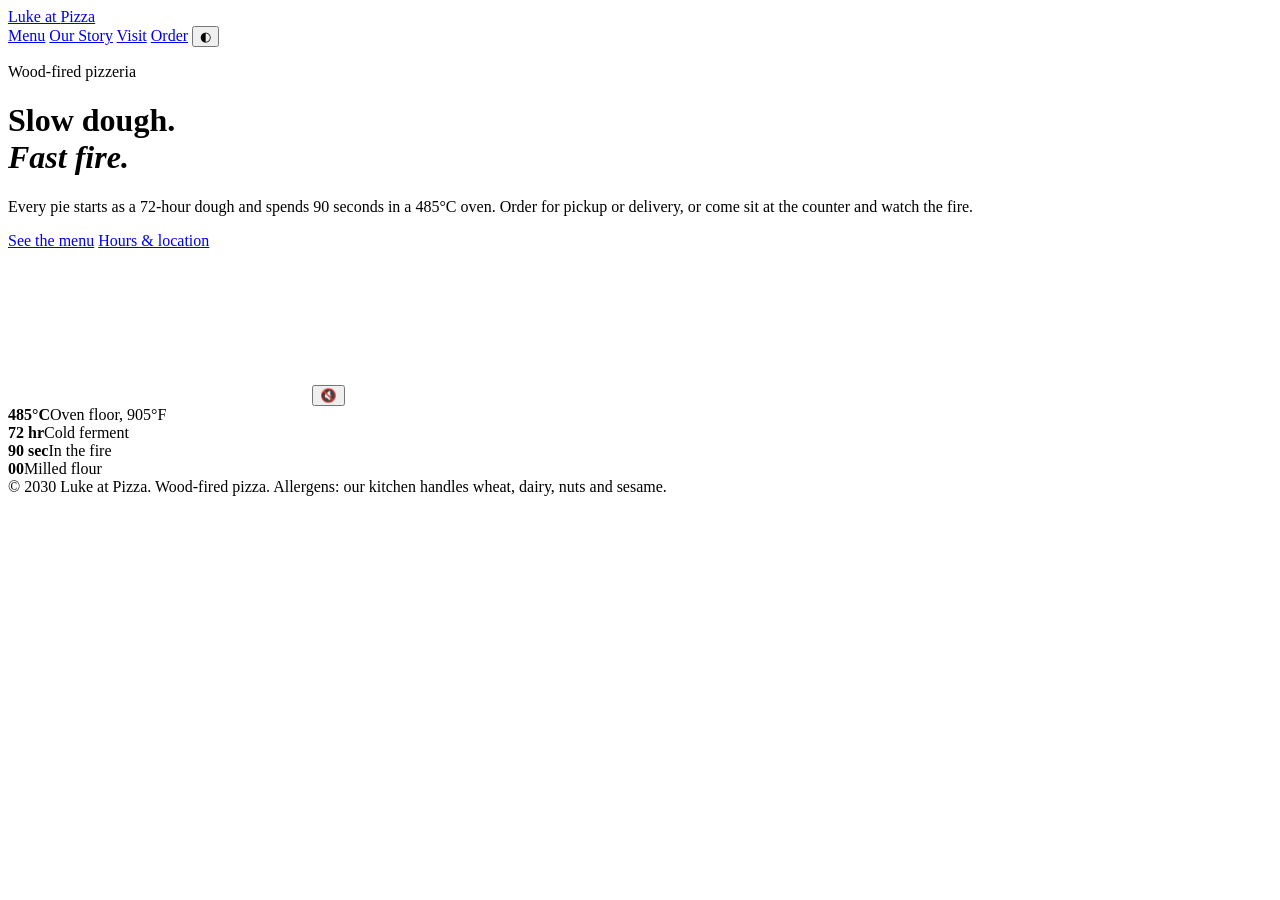
==== index.html @ 08f14b7b "Update index.html" ====
<!doctype html>
<html lang="en">
<head>
<meta charset="utf-8">
<meta name="viewport" content="width=device-width,initial-scale=1,viewport-fit=cover">
<title>Luke at Pizza</title>
<link rel="preconnect" href="https://fonts.googleapis.com">
<link rel="preconnect" href="https://fonts.gstatic.com" crossorigin>
<link rel="stylesheet" href="https://fonts.googleapis.com/css2?family=Big+Shoulders+Display:wght@700;800;900&family=Figtree:wght@400;500;600;700&family=DM+Mono:wght@400;500&display=swap">
<link rel="stylesheet" href="style.css">
<!-- PyScript -->
<link rel="stylesheet" href="https://pyscript.net/releases/2026.7.1/core.css">
<script type="module" src="https://pyscript.net/releases/2026.7.1/core.js"></script>
</head>
<body>
<header class="top">
  <div class="wrap">
    <a class="logo" href="index.html"><img src="logo.png" alt="Luke at pizza logo" onerror="this.style.display='none'"><span>Luke at <span>Pizza</span></span></a>
    <nav aria-label="Main">
      <a href="menu.html">Menu</a>
      <a href="our-story.html">Our Story</a>
      <a href="visit.html">Visit</a>
      <a class="btn small" href="order.html">Order</a>
      <button class="icon-btn" id="theme" type="button" aria-label="Switch colour theme" title="Switch colour theme">◐</button>
    </nav>
  </div>
</header>
<main id="top" class="wrap">
  <div class="hero">
    <div>
      <p class="eyebrow">Wood-fired pizzeria</p>
      <h1>Slow dough.<br><em>Fast fire.</em></h1>
      <p class="lead">Every pie starts as a 72-hour dough and spends 90 seconds in a 485°C oven. Order for pickup or delivery, or come sit at the counter and watch the fire.</p>
      <div class="cta">
        <a class="btn" href="menu.html">See the menu</a>
        <a class="btn ghost" href="visit.html">Hours &amp; location</a>
      </div>
    </div>
    <div class="hero-art">
      <div class="hero-video">
        <video id="heroVid" src="hero.mp4" autoplay muted loop playsinline aria-label="Forno Nove video"></video>
        <button id="mute" class="mute" type="button" aria-label="Unmute video">🔇</button>
      </div>
    </div>
  </div>
  <div class="specs">
    <div><b>485°C</b><span>Oven floor, 905°F</span></div>
    <div><b>72 hr</b><span>Cold ferment</span></div>
    <div><b>90 sec</b><span>In the fire</span></div>
    <div><b>00</b><span>Milled flour</span></div>
  </div>
</main>
<div class="wrap">
  <footer>
    <span>© 2030 Luke at Pizza. Wood-fired pizza.</span>
    <span>Allergens: our kitchen handles wheat, dairy, nuts and sesame.</span>
  </footer>
</div>

<div class="bar" id="bar" hidden>
  <div class="wrap">
    <b id="barText">0 items · $0</b>
    <a class="btn" href="order.html">Checkout</a>
  </div>
</div>
<script type="py" src="main.py"></script>
<script type="py">
vid = q("#heroVid")
mute_btn = q("#mute")


@when("click", "#mute")
def toggle_mute(event):
    vid.muted = not vid.muted
    mute_btn.textContent = "🔇" if vid.muted else "🔊"
    mute_btn.setAttribute("aria-label", "Unmute video" if vid.muted else "Mute video")
    if not vid.muted:
        vid.play()
</script>
</body>
</html>
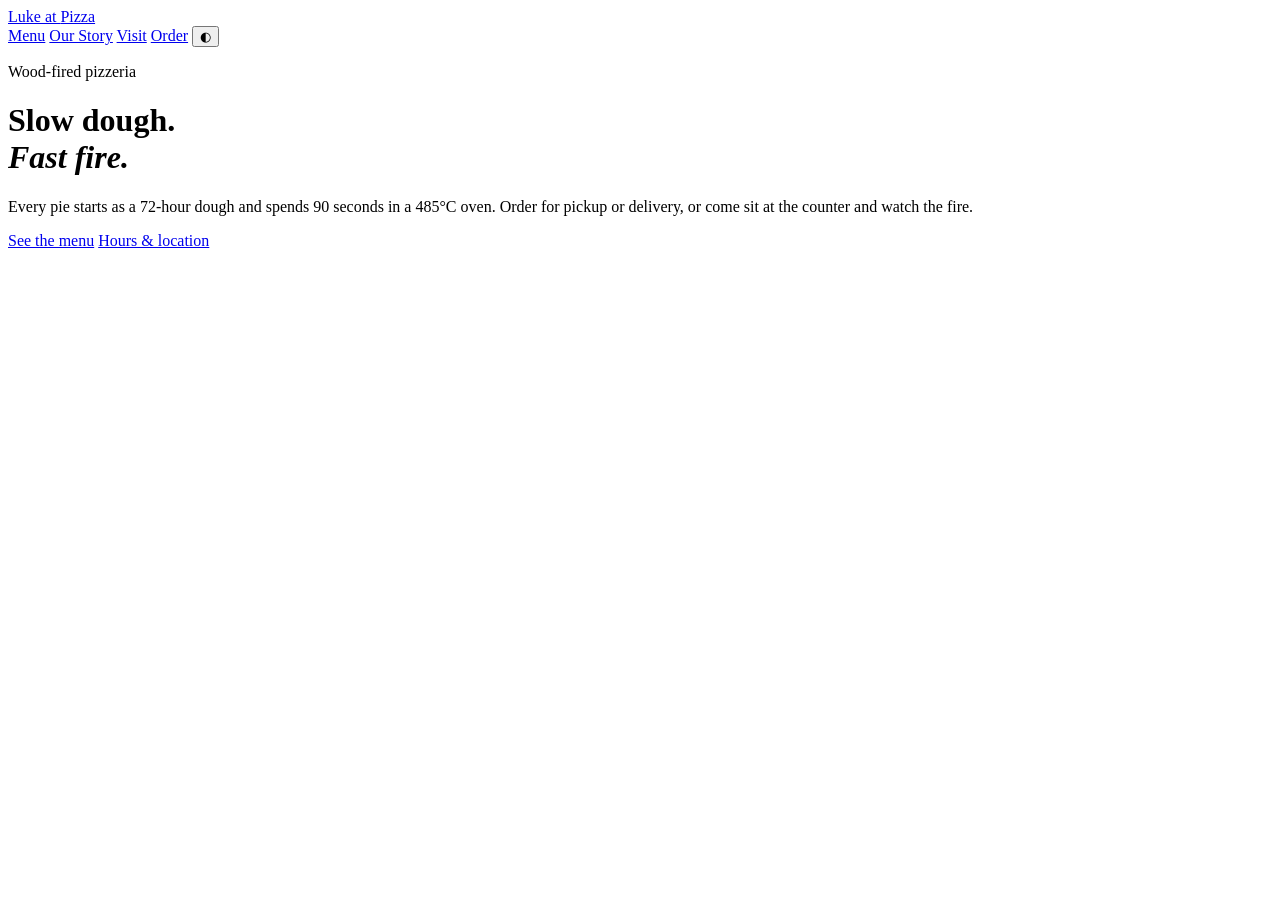
==== commit 76dea2f4: "Remove hero video and specifications sections Removed video section and specifications from the main" ====
--- a/index.html
+++ b/index.html
@@ -37,25 +37,12 @@
       </div>
     </div>
     <div class="hero-art">
-      <div class="hero-video">
-        <video id="heroVid" src="hero.mp4" autoplay muted loop playsinline aria-label="Forno Nove video"></video>
-        <button id="mute" class="mute" type="button" aria-label="Unmute video">🔇</button>
-      </div>
+
     </div>
   </div>
-  <div class="specs">
-    <div><b>485°C</b><span>Oven floor, 905°F</span></div>
-    <div><b>72 hr</b><span>Cold ferment</span></div>
-    <div><b>90 sec</b><span>In the fire</span></div>
-    <div><b>00</b><span>Milled flour</span></div>
-  </div>
+
 </main>
-<div class="wrap">
-  <footer>
-    <span>© 2030 Luke at Pizza. Wood-fired pizza.</span>
-    <span>Allergens: our kitchen handles wheat, dairy, nuts and sesame.</span>
-  </footer>
-</div>
+
 
 <div class="bar" id="bar" hidden>
   <div class="wrap">
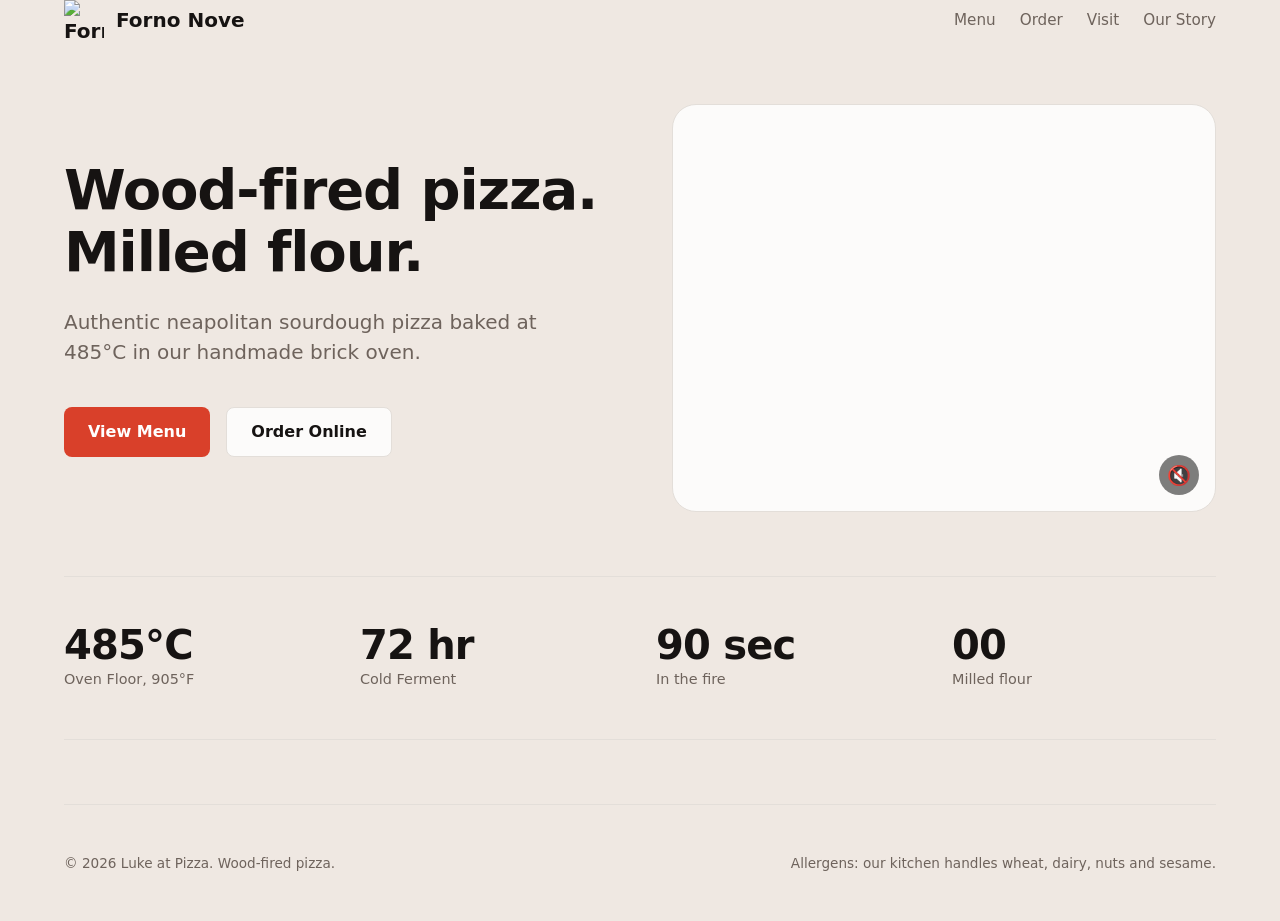
==== commit 68bfa315: "Add files via upload fix: restore missing hero video layout specs block and menu styles" ====
--- a/index.html
+++ b/index.html
@@ -1,68 +1,64 @@
-<!doctype html>
+<!DOCTYPE html>
 <html lang="en">
 <head>
-<meta charset="utf-8">
-<meta name="viewport" content="width=device-width,initial-scale=1,viewport-fit=cover">
-<title>Luke at Pizza</title>
-<link rel="preconnect" href="https://fonts.googleapis.com">
-<link rel="preconnect" href="https://fonts.gstatic.com" crossorigin>
-<link rel="stylesheet" href="https://fonts.googleapis.com/css2?family=Big+Shoulders+Display:wght@700;800;900&family=Figtree:wght@400;500;600;700&family=DM+Mono:wght@400;500&display=swap">
-<link rel="stylesheet" href="style.css">
-<!-- PyScript -->
-<link rel="stylesheet" href="https://pyscript.net/releases/2026.7.1/core.css">
-<script type="module" src="https://pyscript.net/releases/2026.7.1/core.js"></script>
+    <meta charset="UTF-8">
+    <meta name="viewport" content="width=device-width, initial-scale=1.0">
+    <title>Forno Nove — Wood-fired Pizza</title>
+    <link rel="stylesheet" href="style.css">
+    <script type="module" src="https://pyscript.net"></script>
 </head>
 <body>
-<header class="top">
-  <div class="wrap">
-    <a class="logo" href="index.html"><img src="logo.png" alt="Luke at pizza logo" onerror="this.style.display='none'"><span>Luke at <span>Pizza</span></span></a>
-    <nav aria-label="Main">
-      <a href="menu.html">Menu</a>
-      <a href="our-story.html">Our Story</a>
-      <a href="visit.html">Visit</a>
-      <a class="btn small" href="order.html">Order</a>
-      <button class="icon-btn" id="theme" type="button" aria-label="Switch colour theme" title="Switch colour theme">◐</button>
+
+<header class="wrap">
+    <nav>
+        <a href="index.html" class="logo" aria-label="Forno Nove home">
+            <img src="logo.png" alt="Forno Nove logo" width="40" height="40">
+            <span>Forno Nove</span>
+        </a>
+        <div class="links">
+            <a href="menu.html">Menu</a>
+            <a href="order.html">Order</a>
+            <a href="visit.html">Visit</a>
+            <a href="our-story.html">Our Story</a>
+        </div>
     </nav>
-  </div>
 </header>
-<main id="top" class="wrap">
-  <div class="hero">
-    <div>
-      <p class="eyebrow">Wood-fired pizzeria</p>
-      <h1>Slow dough.<br><em>Fast fire.</em></h1>
-      <p class="lead">Every pie starts as a 72-hour dough and spends 90 seconds in a 485°C oven. Order for pickup or delivery, or come sit at the counter and watch the fire.</p>
-      <div class="cta">
-        <a class="btn" href="menu.html">See the menu</a>
-        <a class="btn ghost" href="visit.html">Hours &amp; location</a>
-      </div>
+
+<section class="hero-wrap">
+<div class="wrap hero">
+    <div class="hero-lead">
+        <h1>Wood-fired pizza. Milled flour.</h1>
+        <p>Authentic neapolitan sourdough pizza baked at 485°C in our handmade brick oven.</p>
+        <div class="hero-actions">
+            <a href="menu.html" class="btn">View Menu</a>
+            <a href="order.html" class="btn alt">Order Online</a>
+        </div>
     </div>
     <div class="hero-art">
+        <div class="hero-video">
+            <video id="heroVid" src="hero.mp4" autoplay muted loop playsinline aria-label="Forno Nove video"></video>
+            <button id="mute" class="mute" type="button" aria-label="Unmute video">🔇</button>
+        </div>
+    </div>
+</div>
+</section>
 
-    </div>
-  </div>
+<section class="wrap">
+<div class="specs">
+    <div><b>485°C</b><span>Oven Floor, 905°F</span></div>
+    <div><b>72 hr</b><span>Cold Ferment</span></div>
+    <div><b>90 sec</b><span>In the fire</span></div>
+    <div><b>00</b><span>Milled flour</span></div>
+</div>
+</section>
 
-</main>
+<div class="wrap">
+    <footer>
+        <span>© 2026 Luke at Pizza. Wood-fired pizza.</span>
+        <span>Allergens: our kitchen handles wheat, dairy, nuts and sesame.</span>
+    </footer>
+</div>
 
-
-<div class="bar" id="bar" hidden>
-  <div class="wrap">
-    <b id="barText">0 items · $0</b>
-    <a class="btn" href="order.html">Checkout</a>
-  </div>
-</div>
-<script type="py" src="main.py"></script>
-<script type="py">
-vid = q("#heroVid")
-mute_btn = q("#mute")
-
-
-@when("click", "#mute")
-def toggle_mute(event):
-    vid.muted = not vid.muted
-    mute_btn.textContent = "🔇" if vid.muted else "🔊"
-    mute_btn.setAttribute("aria-label", "Unmute video" if vid.muted else "Mute video")
-    if not vid.muted:
-        vid.play()
-</script>
+<script type="py" src="main.py" config='{"packages":[]}'></script>
 </body>
 </html>
--- a/style.css
+++ b/style.css
@@ -0,0 +1,98 @@
+:root {
+  --font-display: system-ui, -apple-system, BlinkMacSystemFont, "Segoe UI", Roboto, sans-serif;
+  --font-body: system-ui, -apple-system, BlinkMacSystemFont, "Segoe UI", Roboto, sans-serif;
+  --font-mono: SFMono-Regular, Consolas, "Liberation Mono", Menlo, monospace;
+  
+  --bg: #efe8e2;
+  --surface: #fcfbfa;
+  --fg: #161312;
+  --muted: #6e635c;
+  --line: #e3ded9;
+  --accent: #d9402a;
+  --accent-fg: #ffffff;
+  --leaf: #2e7d32;
+  --crust: #c4903f;
+  --sauce: #d9402a;
+  --cheese: #e8d49a;
+}
+
+@media (prefers-color-scheme: dark) {
+  :root:not([data-theme="light"]) {
+    --bg: #161312;
+    --surface: #211c1a;
+    --fg: #efe8e2;
+    --muted: #a79c94;
+    --line: #3a322e;
+    --accent: #ef5a40;
+    --accent-fg: #1a0d09;
+    --leaf: #7fbf8d;
+    --crust: #c4903f;
+    --sauce: #d9402a;
+    --cheese: #e8d49a;
+    color-scheme: dark;
+  }
+}
+
+* { box-sizing: border-box; margin: 0; padding: 0; }
+body { background: var(--bg); color: var(--fg); font-family: var(--font-body); line-height: 1.5; -webkit-font-smoothing: antialiased; }
+.wrap { max-width: 1200px; margin: 0 auto; padding: 0 1.5rem; }
+
+header { padding-top: 1.5rem; padding-bottom: 1.5rem; }
+nav { display: flex; justify-content: space-between; align-items: center; gap: 2rem; }
+.logo { display: flex; align-items: center; gap: .75rem; text-decoration: none; color: var(--fg); font-weight: 700; font-size: 1.25rem; font-family: var(--font-display); }
+.links { display: flex; gap: 1.5rem; }
+.links a { text-decoration: none; color: var(--muted); font-weight: 500; font-size: .95rem; transition: color .15s; }
+.links a:hover { color: var(--fg); }
+
+.hero-wrap { padding: 4rem 0; }
+.hero { display: grid; grid-template-columns: 1fr 1fr; gap: 4rem; align-items: center; }
+.hero-lead h1 { font-family: var(--font-display); font-size: 3.5rem; font-weight: 800; line-height: 1.1; letter-spacing: -0.02em; margin-bottom: 1.5rem; }
+.hero-lead p { font-size: 1.25rem; color: var(--muted); margin-bottom: 2.5rem; max-width: 480px; }
+.hero-actions { display: flex; gap: 1rem; }
+.btn { display: inline-flex; align-items: center; justify-content: center; background: var(--accent); color: var(--accent-fg); padding: .75rem 1.5rem; border-radius: 8px; font-weight: 600; text-decoration: none; transition: opacity .15s; border: none; cursor: pointer; }
+.btn:hover { opacity: 0.9; }
+.btn.alt { background: var(--surface); color: var(--fg); border: 1px solid var(--line); }
+
+.hero-art { position: relative; width: 100%; aspect-ratio: 4/3; background: var(--surface); border-radius: 24px; overflow: hidden; border: 1px solid var(--line); }
+.hero-video { width: 100%; height: 100%; position: relative; }
+.hero-video video { width: 100%; height: 100%; object-fit: cover; }
+.mute { position: absolute; bottom: 1rem; right: 1rem; width: 2.5rem; height: 2.5rem; border-radius: 50%; background: rgba(0,0,0,0.5); border: none; color: white; display: flex; align-items: center; justify-content: center; cursor: pointer; font-size: 1.2rem; }
+
+.specs { display: grid; grid-template-columns: repeat(4, 1fr); gap: 2rem; padding: 3rem 0; border-top: 1px solid var(--line); border-bottom: 1px solid var(--line); margin-bottom: 4rem; }
+.specs div { display: flex; flex-direction: column; gap: .25rem; }
+.specs b { font-family: var(--font-display); font-size: 2.5rem; font-weight: 800; line-height: 1; letter-spacing: -0.02em; }
+.specs span { font-size: .9rem; color: var(--muted); font-weight: 500; }
+
+footer { padding: 3rem 0; display: flex; justify-content: space-between; gap: 2rem; font-size: .85rem; color: var(--muted); border-top: 1px solid var(--line); }
+
+.menu-head { display: flex; flex-wrap: wrap; justify-content: space-between; align-items: end; gap: 1.2rem; margin-bottom: 2rem; }
+.tabs { display: flex; gap: .5rem; flex-wrap: wrap; }
+.tab { font: 600 .9rem/1 var(--font-body); padding: .7rem 1rem; border-radius: 999px; border: 1.5px solid var(--line); background: transparent; color: var(--fg); cursor: pointer; }
+.tab[aria-pressed="true"] { background: var(--fg); color: var(--bg); border-color: var(--fg); }
+.grid { display: grid; grid-template-columns: repeat(auto-fill, minmax(min(100%, 320px), 1fr)); gap: 1rem; }
+.item { background: var(--surface); border: 1px solid var(--line); border-radius: 16px; padding: 1.1rem; display: grid; grid-template-columns: 84px 1fr; gap: 1rem; align-content: start; min-width: 0; }
+.item svg { width: 84px; height: 84px; }
+.item .body { min-width: 0; }
+.item h3 { font-size: 1.55rem; }
+.item p { margin: .35rem 0 0; color: var(--muted); font-size: .92rem; }
+.tags { display: flex; gap: .4rem; margin-top: .55rem; flex-wrap: wrap; }
+.tag { font: 500 .66rem/1 var(--font-mono); letter-spacing: .08em; text-transform: uppercase; padding: .3rem .5rem; border-radius: 4px; border: 1px solid var(--line); color: var(--muted); }
+.tag.veg { color: var(--leaf); border-color: var(--leaf); }
+.tag.hot { color: var(--accent); border-color: var(--accent); }
+.buy { grid-column: 1 / -1; display: flex; align-items: center; justify-content: space-between; gap: .8rem; flex-wrap: wrap; border-top: 1px dashed var(--line); padding-top: .9rem; }
+.seg { display: inline-flex; border: 1.5px solid var(--line); border-radius: 999px; overflow: hidden; }
+.seg label { cursor: pointer; }
+.seg input { position: absolute; opacity: 0; pointer-events: none; }
+.seg span { display: block; padding: .5rem .8rem; font: 500 .8rem/1 var(--font-mono); }
+.seg input:checked + span { background: var(--fg); color: var(--bg); }
+.seg input:focus-visible + span { outline: 3px solid var(--accent); outline-offset: -3px; }
+.price { font: 800 1.5rem/1 var(--font-display); min-width: 3.2rem; text-align: right; font-variant-numeric: tabular-nums; }
+.add { padding: .65rem 1rem; font-size: .85rem; }
+
+@media (max-width: 768px) {
+  .hero { grid-template-columns: 1fr; gap: 2.5rem; text-align: center; }
+  .hero-lead p { margin-left: auto; margin-right: auto; }
+  .hero-actions { justify-content: center; }
+  .specs { grid-template-columns: repeat(2, 1fr); gap: 1.5rem; }
+  footer { flex-direction: column; align-items: center; text-align: center; gap: 1rem; }
+}
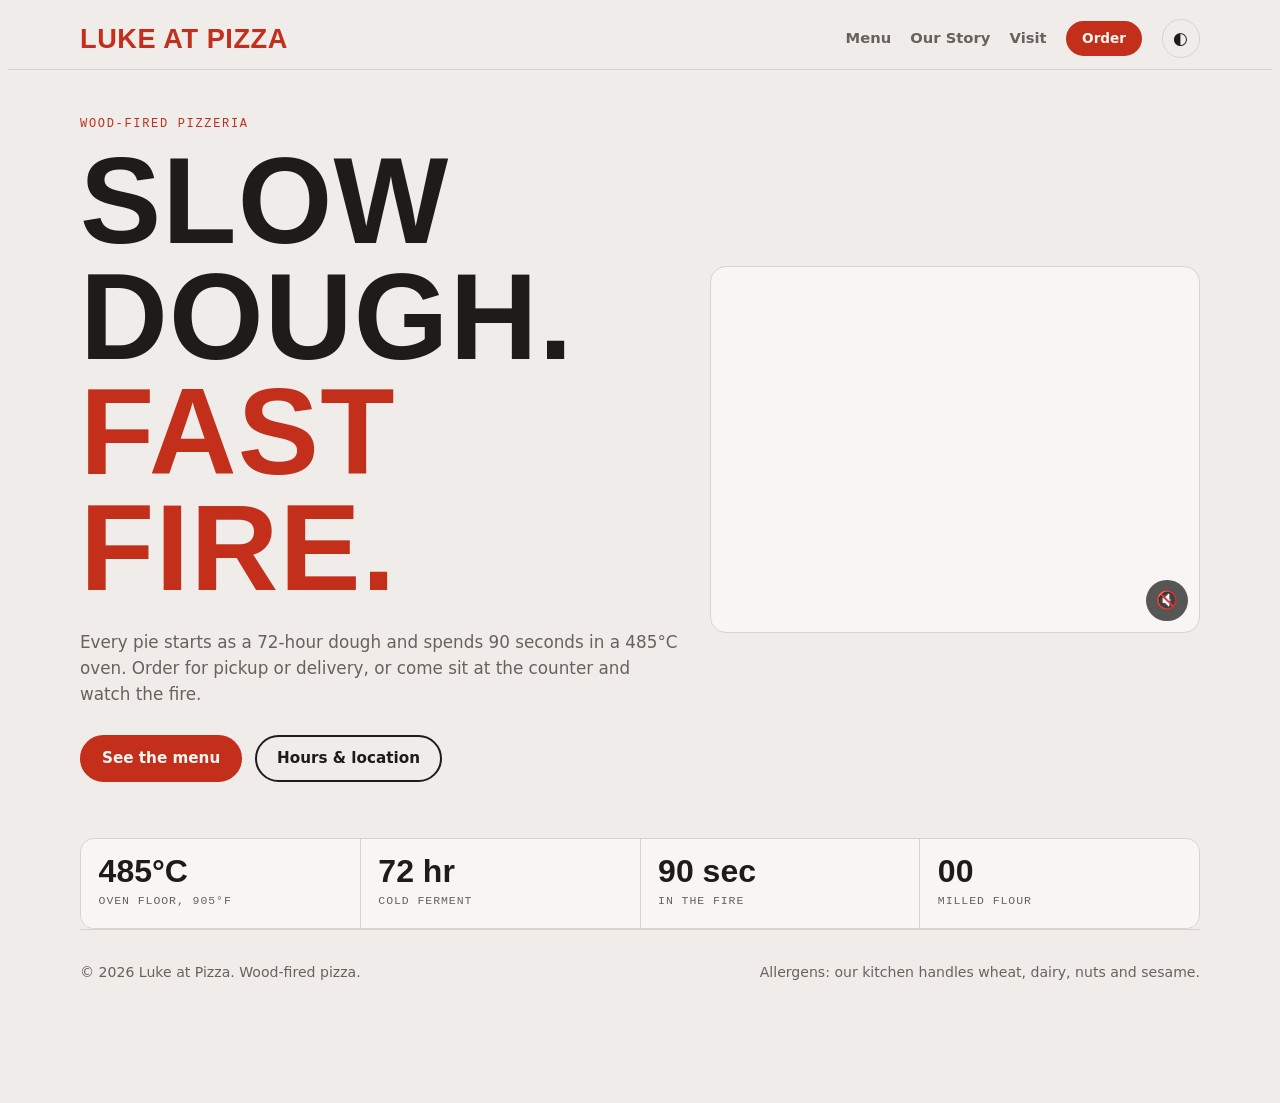
==== commit 7c838fab: "Add files via upload" ====
--- a/index.html
+++ b/index.html
@@ -1,64 +1,81 @@
-<!DOCTYPE html>
+<!doctype html>
 <html lang="en">
 <head>
-    <meta charset="UTF-8">
-    <meta name="viewport" content="width=device-width, initial-scale=1.0">
-    <title>Forno Nove — Wood-fired Pizza</title>
-    <link rel="stylesheet" href="style.css">
-    <script type="module" src="https://pyscript.net"></script>
+<meta charset="utf-8">
+<meta name="viewport" content="width=device-width,initial-scale=1,viewport-fit=cover">
+<title>Luke at Pizza</title>
+<link rel="preconnect" href="https://fonts.googleapis.com">
+<link rel="preconnect" href="https://fonts.gstatic.com" crossorigin>
+<link rel="stylesheet" href="https://fonts.googleapis.com/css2?family=Big+Shoulders+Display:wght@700;800;900&family=Figtree:wght@400;500;600;700&family=DM+Mono:wght@400;500&display=swap">
+<link rel="stylesheet" href="style.css">
+<!-- PyScript -->
+<link rel="stylesheet" href="https://pyscript.net/releases/2026.7.1/core.css">
+<script type="module" src="https://pyscript.net/releases/2026.7.1/core.js"></script>
 </head>
 <body>
-
-<header class="wrap">
-    <nav>
-        <a href="index.html" class="logo" aria-label="Forno Nove home">
-            <img src="logo.png" alt="Forno Nove logo" width="40" height="40">
-            <span>Forno Nove</span>
-        </a>
-        <div class="links">
-            <a href="menu.html">Menu</a>
-            <a href="order.html">Order</a>
-            <a href="visit.html">Visit</a>
-            <a href="our-story.html">Our Story</a>
-        </div>
+<header class="top">
+  <div class="wrap">
+    <a class="logo" href="index.html"><img src="logo.png" alt="Luke at pizza logo" onerror="this.style.display='none'"><span>Luke at <span>Pizza</span></span></a>
+    <nav aria-label="Main">
+      <a href="menu.html">Menu</a>
+      <a href="our-story.html">Our Story</a>
+      <a href="visit.html">Visit</a>
+      <a class="btn small" href="order.html">Order</a>
+      <button class="icon-btn" id="theme" type="button" aria-label="Switch colour theme" title="Switch colour theme">◐</button>
     </nav>
+  </div>
 </header>
-
-<section class="hero-wrap">
-<div class="wrap hero">
-    <div class="hero-lead">
-        <h1>Wood-fired pizza. Milled flour.</h1>
-        <p>Authentic neapolitan sourdough pizza baked at 485°C in our handmade brick oven.</p>
-        <div class="hero-actions">
-            <a href="menu.html" class="btn">View Menu</a>
-            <a href="order.html" class="btn alt">Order Online</a>
-        </div>
+<main id="top" class="wrap">
+  <div class="hero">
+    <div>
+      <p class="eyebrow">Wood-fired pizzeria</p>
+      <h1>Slow dough.<br><em>Fast fire.</em></h1>
+      <p class="lead">Every pie starts as a 72-hour dough and spends 90 seconds in a 485°C oven. Order for pickup or delivery, or come sit at the counter and watch the fire.</p>
+      <div class="cta">
+        <a class="btn" href="menu.html">See the menu</a>
+        <a class="btn ghost" href="visit.html">Hours &amp; location</a>
+      </div>
     </div>
     <div class="hero-art">
-        <div class="hero-video">
-            <video id="heroVid" src="hero.mp4" autoplay muted loop playsinline aria-label="Forno Nove video"></video>
-            <button id="mute" class="mute" type="button" aria-label="Unmute video">🔇</button>
-        </div>
+      <div class="hero-video">
+        <video id="heroVid" src="hero.mp4" autoplay muted loop playsinline aria-label="Forno Nove video"></video>
+        <button id="mute" class="mute" type="button" aria-label="Unmute video">🔇</button>
+      </div>
     </div>
-</div>
-</section>
-
-<section class="wrap">
-<div class="specs">
-    <div><b>485°C</b><span>Oven Floor, 905°F</span></div>
-    <div><b>72 hr</b><span>Cold Ferment</span></div>
+  </div>
+  <div class="specs">
+    <div><b>485°C</b><span>Oven floor, 905°F</span></div>
+    <div><b>72 hr</b><span>Cold ferment</span></div>
     <div><b>90 sec</b><span>In the fire</span></div>
     <div><b>00</b><span>Milled flour</span></div>
-</div>
-</section>
-
+  </div>
+</main>
 <div class="wrap">
-    <footer>
-        <span>© 2026 Luke at Pizza. Wood-fired pizza.</span>
-        <span>Allergens: our kitchen handles wheat, dairy, nuts and sesame.</span>
-    </footer>
+  <footer>
+    <span>© 2026 Luke at Pizza. Wood-fired pizza.</span>
+    <span>Allergens: our kitchen handles wheat, dairy, nuts and sesame.</span>
+  </footer>
 </div>
 
-<script type="py" src="main.py" config='{"packages":[]}'></script>
+<div class="bar" id="bar" hidden>
+  <div class="wrap">
+    <b id="barText">0 items · $0</b>
+    <a class="btn" href="order.html">Checkout</a>
+  </div>
+</div>
+<script type="py" src="main.py"></script>
+<script type="py">
+vid = q("#heroVid")
+mute_btn = q("#mute")
+
+
+@when("click", "#mute")
+def toggle_mute(event):
+    vid.muted = not vid.muted
+    mute_btn.textContent = "🔇" if vid.muted else "🔊"
+    mute_btn.setAttribute("aria-label", "Unmute video" if vid.muted else "Mute video")
+    if not vid.muted:
+        vid.play()
+</script>
 </body>
 </html>
--- a/style.css
+++ b/style.css
@@ -1,70 +1,91 @@
 :root {
-  --font-display: system-ui, -apple-system, BlinkMacSystemFont, "Segoe UI", Roboto, sans-serif;
-  --font-body: system-ui, -apple-system, BlinkMacSystemFont, "Segoe UI", Roboto, sans-serif;
-  --font-mono: SFMono-Regular, Consolas, "Liberation Mono", Menlo, monospace;
-  
-  --bg: #efe8e2;
-  --surface: #fcfbfa;
-  --fg: #161312;
-  --muted: #6e635c;
-  --line: #e3ded9;
-  --accent: #d9402a;
-  --accent-fg: #ffffff;
-  --leaf: #2e7d32;
-  --crust: #c4903f;
-  --sauce: #d9402a;
-  --cheese: #e8d49a;
+  --bg: #efecea;
+  --surface: #f8f6f4;
+  --fg: #1f1b19;
+  --muted: #6a615c;
+  --line: #d9d3ce;
+  --accent: #c42f1b;       /* San Marzano red */
+  --accent-fg: #fff7f3;
+  --leaf: #2d5a38;         /* basil */
+  --crust: #d8a45e;
+  --sauce: #c9341f;
+  --cheese: #f3e3b3;
+  --font-display: "Big Shoulders Display", "Arial Narrow", Impact, sans-serif;
+  --font-body: "Figtree", system-ui, -apple-system, "Segoe UI", sans-serif;
+  --font-mono: "DM Mono", ui-monospace, Menlo, Consolas, monospace;
 }
-
 @media (prefers-color-scheme: dark) {
   :root:not([data-theme="light"]) {
-    --bg: #161312;
-    --surface: #211c1a;
-    --fg: #efe8e2;
-    --muted: #a79c94;
-    --line: #3a322e;
-    --accent: #ef5a40;
-    --accent-fg: #1a0d09;
-    --leaf: #7fbf8d;
-    --crust: #c4903f;
-    --sauce: #d9402a;
-    --cheese: #e8d49a;
+    --bg: #161312; --surface: #211c1a; --fg: #efe8e2; --muted: #a79c94; --line: #3a322e;
+    --accent: #ef5a40; --accent-fg: #1a0d09; --leaf: #7fbf8d;
+    --crust: #c4903f; --sauce: #d9402a; --cheese: #e8d49a;
     color-scheme: dark;
   }
 }
+:root[data-theme="dark"] {
+  --bg: #161312; --surface: #211c1a; --fg: #efe8e2; --muted: #a79c94; --line: #3a322e;
+  --accent: #ef5a40; --accent-fg: #1a0d09; --leaf: #7fbf8d;
+  --crust: #c4903f; --sauce: #d9402a; --cheese: #e8d49a;
+  color-scheme: dark;
+}
+* { box-sizing: border-box; }
+html { scroll-behavior: smooth; scroll-padding-top: 4.5rem; }
+body {
+  background: var(--bg); color: var(--fg);
+  font: 400 16px/1.55 var(--font-body);
+  padding-inline: 16px; padding-block: 0 5rem;
+  -webkit-text-size-adjust: 100%;
+}
+@media (prefers-reduced-motion: reduce) { html { scroll-behavior: auto; } * { transition: none !important; animation: none !important; } }
+a { color: inherit; }
+:focus-visible { outline: 3px solid var(--accent); outline-offset: 2px; border-radius: 4px; }
+.wrap { max-width: 1120px; margin-inline: auto; }
+h1, h2, h3 { font-family: var(--font-display); text-transform: uppercase; line-height: .95; letter-spacing: .01em; margin: 0; text-wrap: balance; }
+h2 { font-size: clamp(2.2rem, 6vw, 3.6rem); font-weight: 800; }
+h3 { font-size: 1.6rem; font-weight: 800; }
+.eyebrow { font: 500 .75rem/1 var(--font-mono); letter-spacing: .14em; text-transform: uppercase; color: var(--accent); margin: 0 0 .9rem; }
+section { padding-block: 4rem; }
+.lead { max-width: 60ch; color: var(--muted); font-size: 1.05rem; }
 
-* { box-sizing: border-box; margin: 0; padding: 0; }
-body { background: var(--bg); color: var(--fg); font-family: var(--font-body); line-height: 1.5; -webkit-font-smoothing: antialiased; }
-.wrap { max-width: 1200px; margin: 0 auto; padding: 0 1.5rem; }
+/* header */
+.top {
+  position: sticky; top: env(safe-area-inset-top, 0px); z-index: 20;
+  margin-inline: -16px; padding: .7rem 16px;
+  background: color-mix(in srgb, var(--bg) 92%, transparent);
+  backdrop-filter: blur(8px); border-bottom: 1px solid var(--line);
+}
+.top .wrap { display: flex; align-items: center; gap: 1rem; justify-content: space-between; }
+.logo { font: 900 1.7rem/1 var(--font-display); text-transform: uppercase; text-decoration: none; letter-spacing: .02em; white-space: nowrap; }
+.logo span { color: var(--accent); }
+nav { display: flex; gap: 1.2rem; align-items: center; flex-wrap: wrap; }
+nav a { text-decoration: none; font-weight: 600; font-size: .92rem; color: var(--muted); }
+nav a:hover { color: var(--fg); }
+.btn {
+  display: inline-flex; align-items: center; justify-content: center; gap: .5rem;
+  font: 700 .95rem/1 var(--font-body); padding: .85rem 1.25rem; border-radius: 999px;
+  border: 2px solid var(--accent); background: var(--accent); color: var(--accent-fg);
+  cursor: pointer; text-decoration: none; transition: transform .15s ease;
+}
+.btn:hover { transform: translateY(-1px); }
+.btn.ghost { background: transparent; color: var(--fg); border-color: var(--fg); }
+.icon-btn { width: 2.4rem; height: 2.4rem; padding: 0; border-radius: 50%; background: transparent; color: var(--fg); border: 1.5px solid var(--line); cursor: pointer; font-size: 1.05rem; }
+@media (max-width: 720px) { nav .hide-sm { display: none; } }
 
-header { padding-top: 1.5rem; padding-bottom: 1.5rem; }
-nav { display: flex; justify-content: space-between; align-items: center; gap: 2rem; }
-.logo { display: flex; align-items: center; gap: .75rem; text-decoration: none; color: var(--fg); font-weight: 700; font-size: 1.25rem; font-family: var(--font-display); }
-.links { display: flex; gap: 1.5rem; }
-.links a { text-decoration: none; color: var(--muted); font-weight: 500; font-size: .95rem; transition: color .15s; }
-.links a:hover { color: var(--fg); }
+/* hero */
+.hero { display: grid; grid-template-columns: 1.1fr .9fr; gap: 2rem; align-items: center; padding-block: 3rem 2rem; }
+.hero h1 { font-size: clamp(3.4rem, 11vw, 7.6rem); font-weight: 900; }
+.hero h1 em { font-style: normal; color: var(--accent); }
+.hero p.lead { margin: 1.4rem 0 1.8rem; }
+.hero .cta { display: flex; gap: .8rem; flex-wrap: wrap; }
+.hero-art { min-width: 0; }
+.hero-art svg { width: 100%; height: auto; max-width: 440px; display: block; margin-inline: auto; }
+@media (max-width: 800px) { .hero { grid-template-columns: 1fr; } .hero-art { order: -1; } .hero-art svg { max-width: 280px; } }
+.specs { display: grid; grid-template-columns: repeat(auto-fit, minmax(min(100%, 150px), 1fr)); gap: 1px; background: var(--line); border: 1px solid var(--line); border-radius: 14px; overflow: hidden; margin-top: 1.5rem; }
+.specs div { background: var(--surface); padding: 1rem 1.1rem; }
+.specs b { display: block; font: 800 2rem/1 var(--font-display); }
+.specs span { font: 500 .72rem/1.3 var(--font-mono); text-transform: uppercase; letter-spacing: .08em; color: var(--muted); }
 
-.hero-wrap { padding: 4rem 0; }
-.hero { display: grid; grid-template-columns: 1fr 1fr; gap: 4rem; align-items: center; }
-.hero-lead h1 { font-family: var(--font-display); font-size: 3.5rem; font-weight: 800; line-height: 1.1; letter-spacing: -0.02em; margin-bottom: 1.5rem; }
-.hero-lead p { font-size: 1.25rem; color: var(--muted); margin-bottom: 2.5rem; max-width: 480px; }
-.hero-actions { display: flex; gap: 1rem; }
-.btn { display: inline-flex; align-items: center; justify-content: center; background: var(--accent); color: var(--accent-fg); padding: .75rem 1.5rem; border-radius: 8px; font-weight: 600; text-decoration: none; transition: opacity .15s; border: none; cursor: pointer; }
-.btn:hover { opacity: 0.9; }
-.btn.alt { background: var(--surface); color: var(--fg); border: 1px solid var(--line); }
-
-.hero-art { position: relative; width: 100%; aspect-ratio: 4/3; background: var(--surface); border-radius: 24px; overflow: hidden; border: 1px solid var(--line); }
-.hero-video { width: 100%; height: 100%; position: relative; }
-.hero-video video { width: 100%; height: 100%; object-fit: cover; }
-.mute { position: absolute; bottom: 1rem; right: 1rem; width: 2.5rem; height: 2.5rem; border-radius: 50%; background: rgba(0,0,0,0.5); border: none; color: white; display: flex; align-items: center; justify-content: center; cursor: pointer; font-size: 1.2rem; }
-
-.specs { display: grid; grid-template-columns: repeat(4, 1fr); gap: 2rem; padding: 3rem 0; border-top: 1px solid var(--line); border-bottom: 1px solid var(--line); margin-bottom: 4rem; }
-.specs div { display: flex; flex-direction: column; gap: .25rem; }
-.specs b { font-family: var(--font-display); font-size: 2.5rem; font-weight: 800; line-height: 1; letter-spacing: -0.02em; }
-.specs span { font-size: .9rem; color: var(--muted); font-weight: 500; }
-
-footer { padding: 3rem 0; display: flex; justify-content: space-between; gap: 2rem; font-size: .85rem; color: var(--muted); border-top: 1px solid var(--line); }
-
+/* menu */
 .menu-head { display: flex; flex-wrap: wrap; justify-content: space-between; align-items: end; gap: 1.2rem; margin-bottom: 2rem; }
 .tabs { display: flex; gap: .5rem; flex-wrap: wrap; }
 .tab { font: 600 .9rem/1 var(--font-body); padding: .7rem 1rem; border-radius: 999px; border: 1.5px solid var(--line); background: transparent; color: var(--fg); cursor: pointer; }
@@ -89,10 +110,74 @@
 .price { font: 800 1.5rem/1 var(--font-display); min-width: 3.2rem; text-align: right; font-variant-numeric: tabular-nums; }
 .add { padding: .65rem 1rem; font-size: .85rem; }
 
-@media (max-width: 768px) {
-  .hero { grid-template-columns: 1fr; gap: 2.5rem; text-align: center; }
-  .hero-lead p { margin-left: auto; margin-right: auto; }
-  .hero-actions { justify-content: center; }
-  .specs { grid-template-columns: repeat(2, 1fr); gap: 1.5rem; }
-  footer { flex-direction: column; align-items: center; text-align: center; gap: 1rem; }
+/* specials */
+.band { background: var(--fg); color: var(--bg); margin-inline: -16px; padding-inline: 16px; }
+.band .eyebrow { color: var(--accent); }
+.specials { display: grid; grid-template-columns: repeat(auto-fit, minmax(min(100%, 260px), 1fr)); gap: 1.2rem; margin-top: 2rem; }
+.special { border: 1.5px solid color-mix(in srgb, var(--bg) 30%, transparent); border-radius: 16px; padding: 1.4rem; min-width: 0; }
+.special h3 { font-size: 1.9rem; }
+.special .when { font: 500 .72rem/1 var(--font-mono); letter-spacing: .1em; text-transform: uppercase; opacity: .7; margin-bottom: .7rem; }
+.special p { margin: .6rem 0 0; opacity: .85; }
+.special b { font: 800 2.2rem/1 var(--font-display); display: block; margin-top: 1rem; color: var(--accent); }
+
+/* process */
+.steps { list-style: none; margin: 2.2rem 0 0; padding: 0; display: grid; grid-template-columns: repeat(auto-fit, minmax(min(100%, 230px), 1fr)); gap: 1.2rem; counter-reset: s; }
+.steps li { counter-increment: s; border-top: 3px solid var(--fg); padding-top: 1rem; min-width: 0; }
+.steps li::before { content: "Step " counter(s); font: 500 .72rem/1 var(--font-mono); letter-spacing: .1em; text-transform: uppercase; color: var(--accent); }
+.steps h3 { margin: .5rem 0; }
+.steps p { margin: 0; color: var(--muted); }
+.time { font: 500 .8rem/1 var(--font-mono); color: var(--fg); margin-top: .8rem; display: inline-block; }
+
+/* order */
+.order { display: grid; grid-template-columns: 1.1fr .9fr; gap: 1.5rem; margin-top: 2rem; align-items: start; }
+@media (max-width: 860px) { .order { grid-template-columns: 1fr; } }
+.panel { background: var(--surface); border: 1px solid var(--line); border-radius: 18px; padding: 1.4rem; min-width: 0; }
+.panel h3 { margin-bottom: 1rem; }
+.empty { color: var(--muted); padding: 1rem 0; }
+.line { display: grid; grid-template-columns: 1fr auto; gap: .3rem 1rem; padding: .85rem 0; border-bottom: 1px solid var(--line); align-items: center; }
+.line .nm { font-weight: 600; min-width: 0; overflow-wrap: anywhere; }
+.line .nm small { display: block; font: 500 .72rem/1.4 var(--font-mono); color: var(--muted); text-transform: uppercase; letter-spacing: .06em; }
+.line .amt { font-variant-numeric: tabular-nums; font-weight: 600; text-align: right; }
+.qty { display: inline-flex; align-items: center; gap: .5rem; }
+.qty button { width: 1.9rem; height: 1.9rem; border-radius: 50%; border: 1.5px solid var(--line); background: transparent; color: var(--fg); cursor: pointer; font-size: 1.1rem; line-height: 1; }
+.qty output { min-width: 1.2rem; text-align: center; font-variant-numeric: tabular-nums; }
+.sum { display: grid; gap: .45rem; margin-top: 1rem; font-variant-numeric: tabular-nums; }
+.sum div { display: flex; justify-content: space-between; color: var(--muted); }
+.sum .total { color: var(--fg); font: 800 1.8rem/1 var(--font-display); text-transform: uppercase; padding-top: .6rem; border-top: 2px solid var(--fg); margin-top: .3rem; }
+form .f { display: grid; gap: .35rem; margin-bottom: 1rem; }
+label.l, .legend { font: 500 .72rem/1 var(--font-mono); letter-spacing: .1em; text-transform: uppercase; color: var(--muted); }
+input[type=text], input[type=tel], select, textarea {
+  width: 100%; font: 500 1rem/1.3 var(--font-body); padding: .8rem .9rem; border-radius: 10px;
+  border: 1.5px solid var(--line); background: var(--bg); color: var(--fg);
 }
+textarea { min-height: 4.5rem; resize: vertical; }
+.two { display: grid; grid-template-columns: 1fr 1fr; gap: 1rem; }
+@media (max-width: 480px) { .two { grid-template-columns: 1fr; } }
+.note { font-size: .85rem; color: var(--muted); margin: .8rem 0 0; }
+.confirm { border: 2px solid var(--leaf); border-radius: 14px; padding: 1rem 1.1rem; margin-top: 1rem; }
+.confirm b { color: var(--leaf); }
+
+/* visit */
+.visit { display: grid; grid-template-columns: repeat(auto-fit, minmax(min(100%, 300px), 1fr)); gap: 1.5rem; margin-top: 2rem; }
+.hours { width: 100%; border-collapse: collapse; font-variant-numeric: tabular-nums; }
+.hours td { padding: .6rem 0; border-bottom: 1px solid var(--line); }
+.hours td:last-child { text-align: right; font-family: var(--font-mono); font-size: .9rem; }
+.hours tr.today td { color: var(--accent); font-weight: 700; }
+.copy-row { display: flex; gap: .6rem; align-items: center; flex-wrap: wrap; margin: .5rem 0 1rem; }
+.mono { font-family: var(--font-mono); font-size: .95rem; user-select: all; }
+.small { font-size: .85rem; padding: .55rem .9rem; }
+footer { border-top: 1px solid var(--line); padding-block: 2rem; color: var(--muted); font-size: .88rem; display: flex; justify-content: space-between; gap: 1rem; flex-wrap: wrap; }
+
+/* order bar */
+.bar { position: fixed; left: 0; right: 0; bottom: 0; z-index: 30; padding: .8rem 16px calc(.8rem + env(safe-area-inset-bottom, 0px)); background: var(--fg); color: var(--bg); }
+.bar .wrap { display: flex; justify-content: space-between; align-items: center; gap: 1rem; }
+.bar b { font: 800 1.3rem/1 var(--font-display); text-transform: uppercase; }
+.bar .btn { background: var(--accent); border-color: var(--accent); color: var(--accent-fg); }
+
+/* added for the multi-page version */
+[hidden] { display: none !important; }
+.logo { display: inline-flex; align-items: center; gap: .6rem; }
+.logo img { height: 36px; width: auto; display: block; }
+.hero-video { position: relative; aspect-ratio: 4 / 3; width: 100%; max-width: 520px; margin-inline: auto; border-radius: 16px; overflow: hidden; background: var(--surface); border: 1px solid var(--line); }
+.hero-video video { width: 100%; height: 100%; object-fit: cover; display: block; }
+.mute { position: absolute; right: .7rem; bottom: .7rem; width: 2.6rem; height: 2.6rem; border-radius: 50%; border: 0; background: rgba(0,0,0,.65); color: #fff; font-size: 1.1rem; cursor: pointer; }
